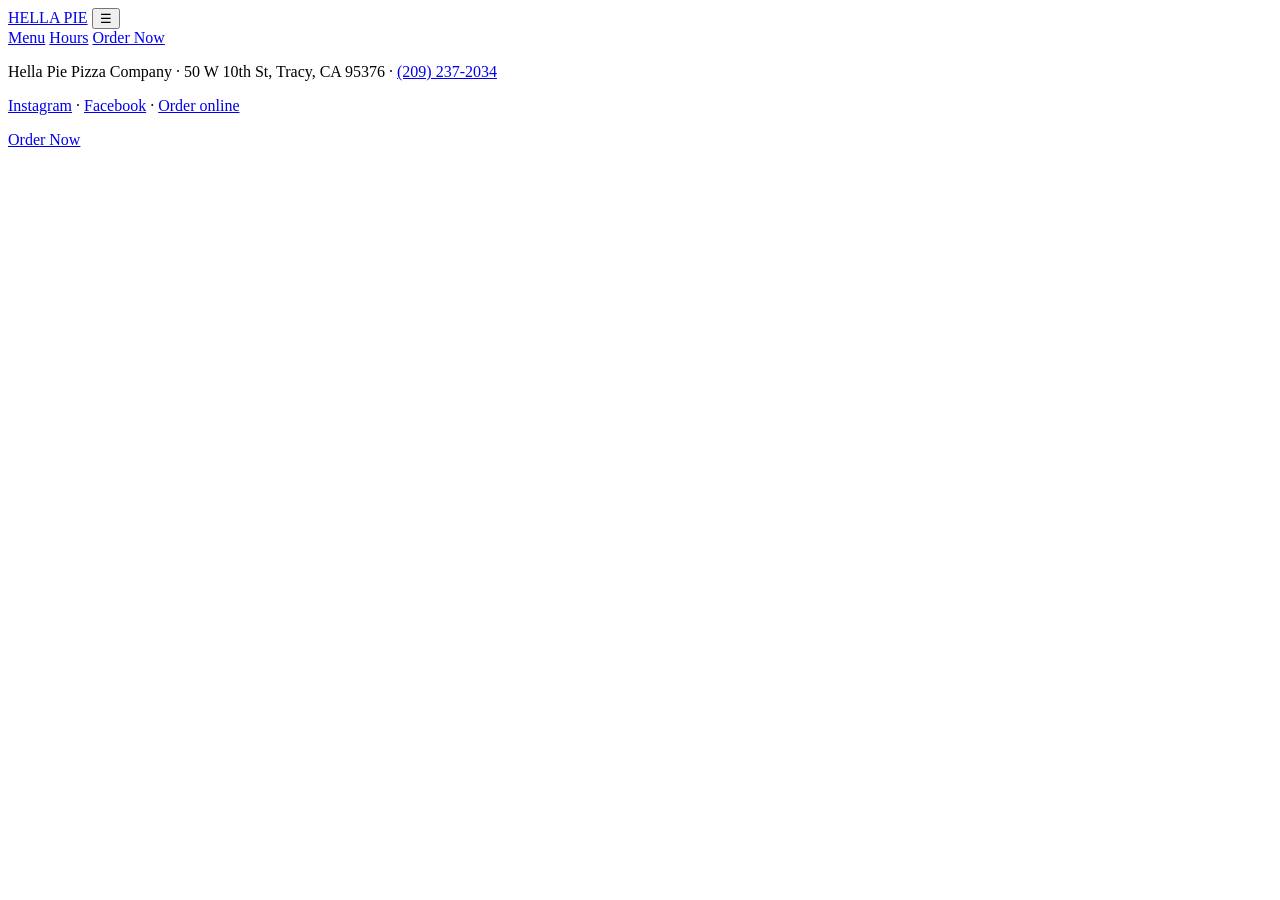
==== menu.html @ a1b3780b "Scaffold pages with SEO head, schema, and web-named images Co-Authored-By: Claude Fable 5 <noreply@a" ====
<!DOCTYPE html>
<html lang="en">
<head>
  <meta charset="UTF-8">
  <meta name="viewport" content="width=device-width, initial-scale=1">
  <title>Menu — Hella Pie Pizza Company | Pizza in Tracy, CA</title>
  <meta name="description" content="The full Hella Pie lineup: specialty wood-fired pies, classics, hand-twisted garlic knots, house dips, and browned-butter chocolate chip cookies. Small and large, priced honestly.">
  <link rel="canonical" href="https://hellapiepizza.com/menu">
  <link rel="preconnect" href="https://fonts.googleapis.com">
  <link rel="preconnect" href="https://fonts.gstatic.com" crossorigin>
  <link href="https://fonts.googleapis.com/css2?family=Bungee&family=Archivo:wght@400;700&family=VT323&display=swap" rel="stylesheet">
  <link rel="stylesheet" href="styles.css">
  <script type="application/ld+json">
  {
    "@context": "https://schema.org",
    "@type": "Restaurant",
    "name": "Hella Pie Pizza Company",
    "servesCuisine": "Pizza",
    "telephone": "+12092372034",
    "url": "https://hellapiepizza.com/",
    "priceRange": "$$",
    "address": {
      "@type": "PostalAddress",
      "streetAddress": "50 W 10th St",
      "addressLocality": "Tracy",
      "addressRegion": "CA",
      "postalCode": "95376",
      "addressCountry": "US"
    },
    "openingHoursSpecification": [
      {"@type": "OpeningHoursSpecification", "dayOfWeek": "Sunday",    "opens": "12:00", "closes": "18:00"},
      {"@type": "OpeningHoursSpecification", "dayOfWeek": "Monday",    "opens": "12:00", "closes": "19:00"},
      {"@type": "OpeningHoursSpecification", "dayOfWeek": ["Wednesday","Thursday"], "opens": "12:00", "closes": "19:00"},
      {"@type": "OpeningHoursSpecification", "dayOfWeek": ["Friday","Saturday"],    "opens": "12:00", "closes": "20:00"}
    ],
    "aggregateRating": {"@type": "AggregateRating", "ratingValue": "4.6", "reviewCount": "351"}
  }
  </script>
</head>
<body>
  <header class="site-header">
    <a class="wordmark" href="index.html">HELLA PIE</a>
    <button class="nav-toggle" aria-expanded="false" aria-label="Open menu">☰</button>
    <nav class="site-nav">
      <a href="menu.html">Menu</a>
      <a href="index.html#find-us">Hours</a>
      <a class="btn-order" href="https://hellapiepizza.com/order">Order Now</a>
    </nav>
  </header>
  <main>
    <!-- sections filled in Task 4 -->
  </main>
  <footer class="site-footer">
    <p>Hella Pie Pizza Company · 50 W 10th St, Tracy, CA 95376 · <a href="tel:+12092372034">(209) 237-2034</a></p>
    <p><a href="https://www.instagram.com/hellapiepizzaco/">Instagram</a> · <a href="https://www.facebook.com/HellaPiePizza/">Facebook</a> · <a href="https://hellapiepizza.com/order">Order online</a></p>
  </footer>
  <div class="sticky-order"><a class="btn-order" href="https://hellapiepizza.com/order">Order Now</a></div>
  <script src="script.js"></script>
</body>
</html>
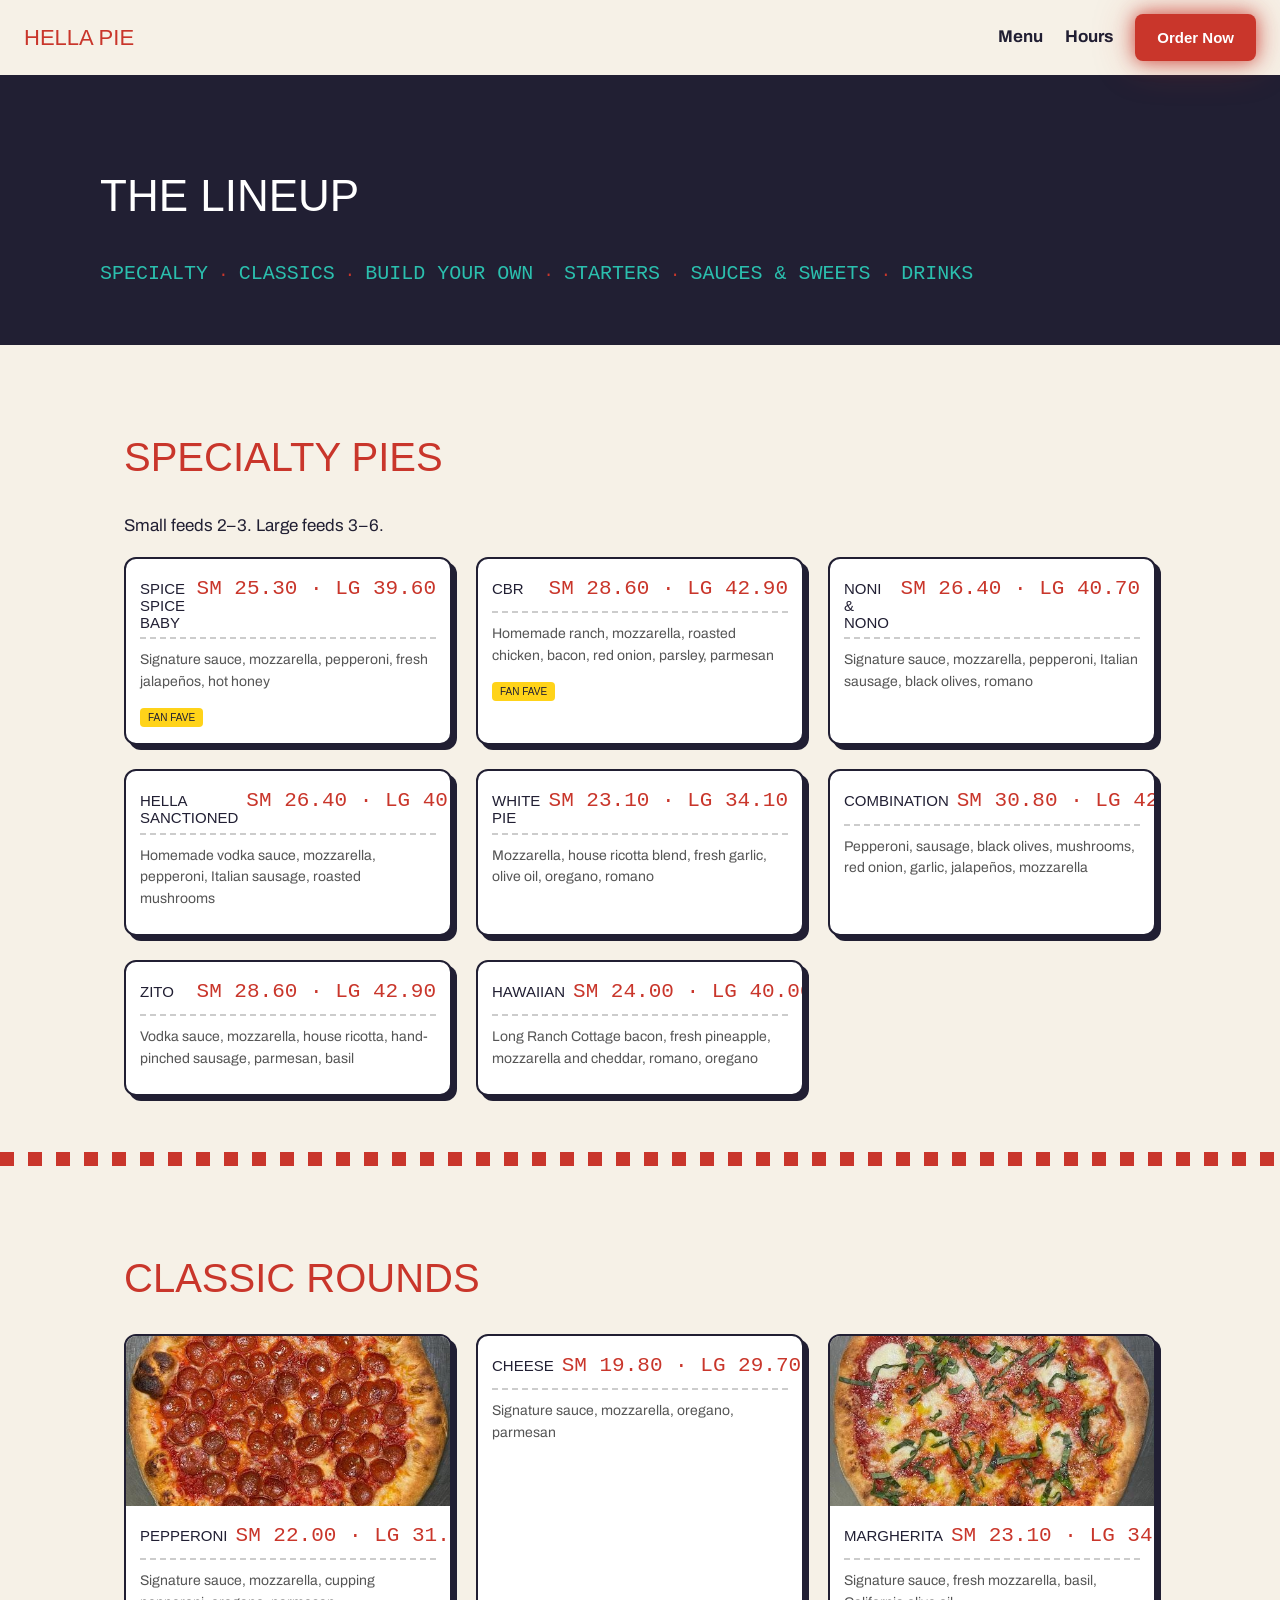
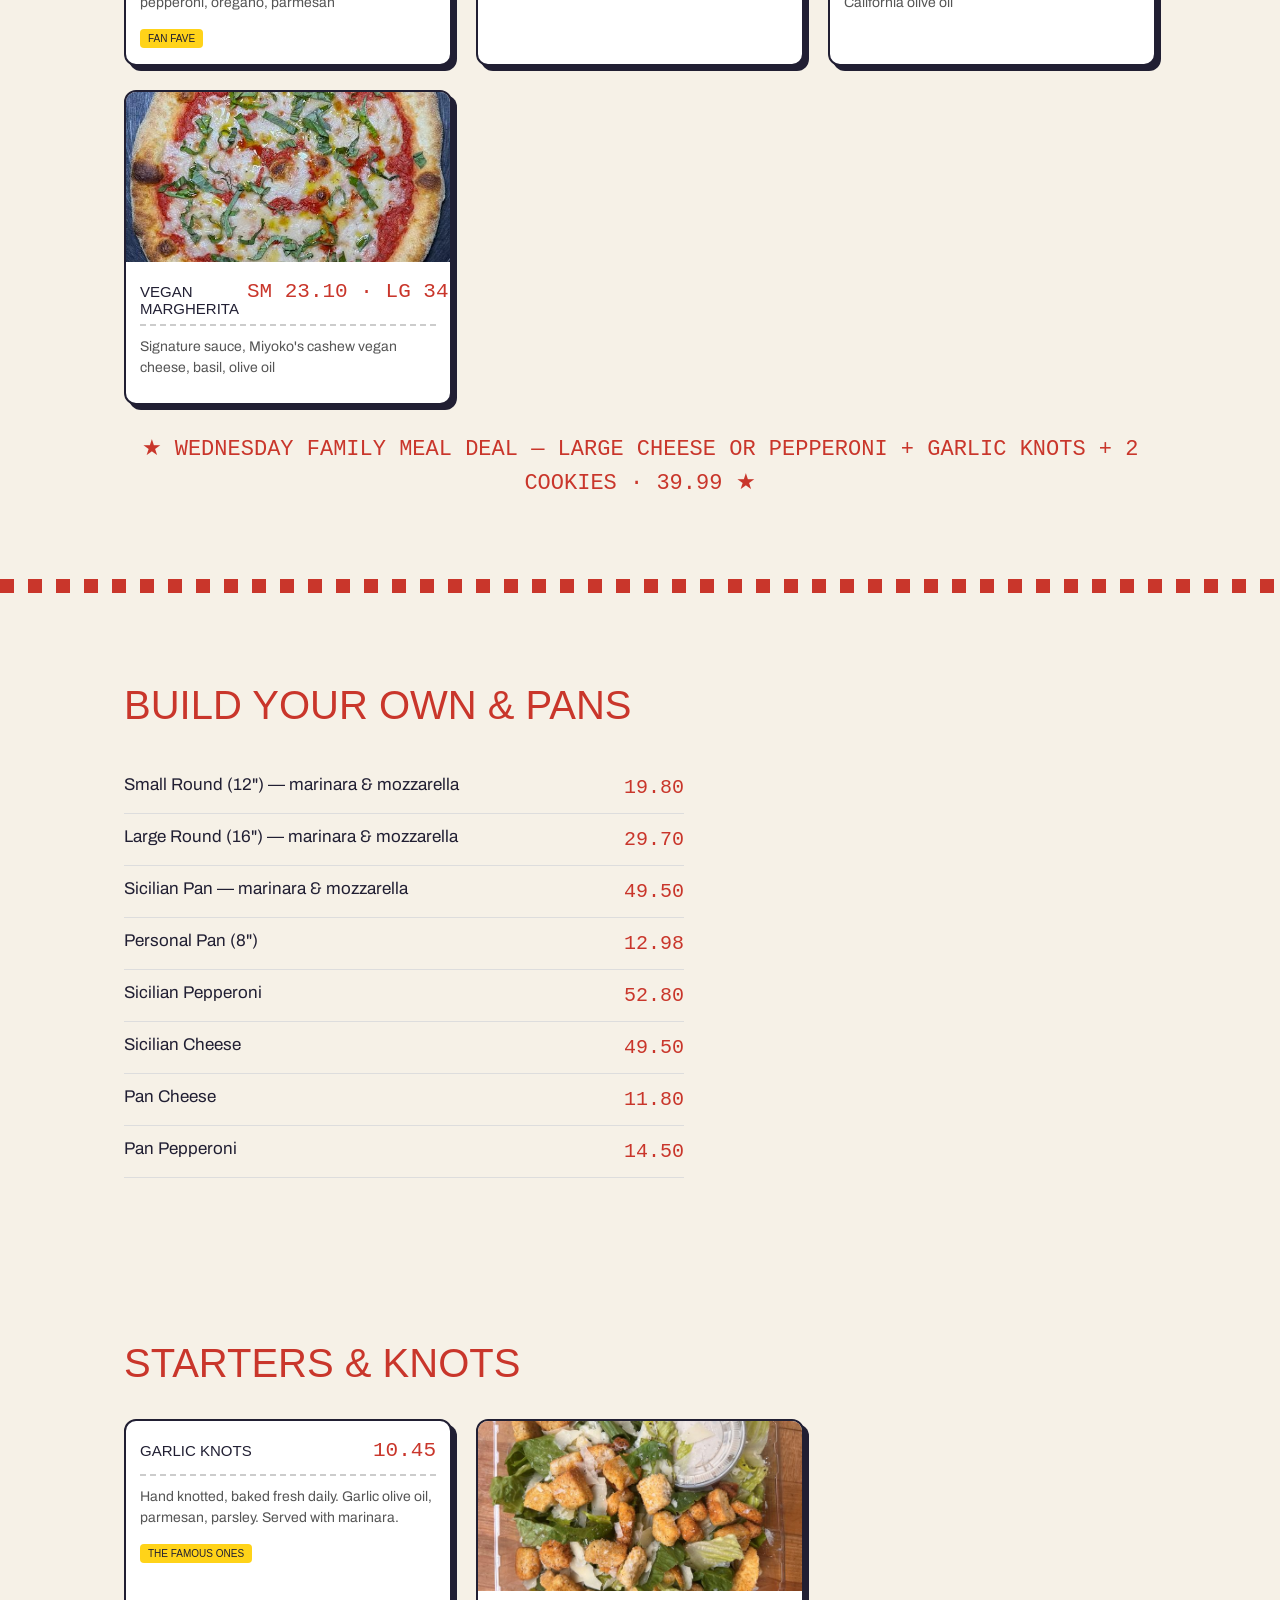
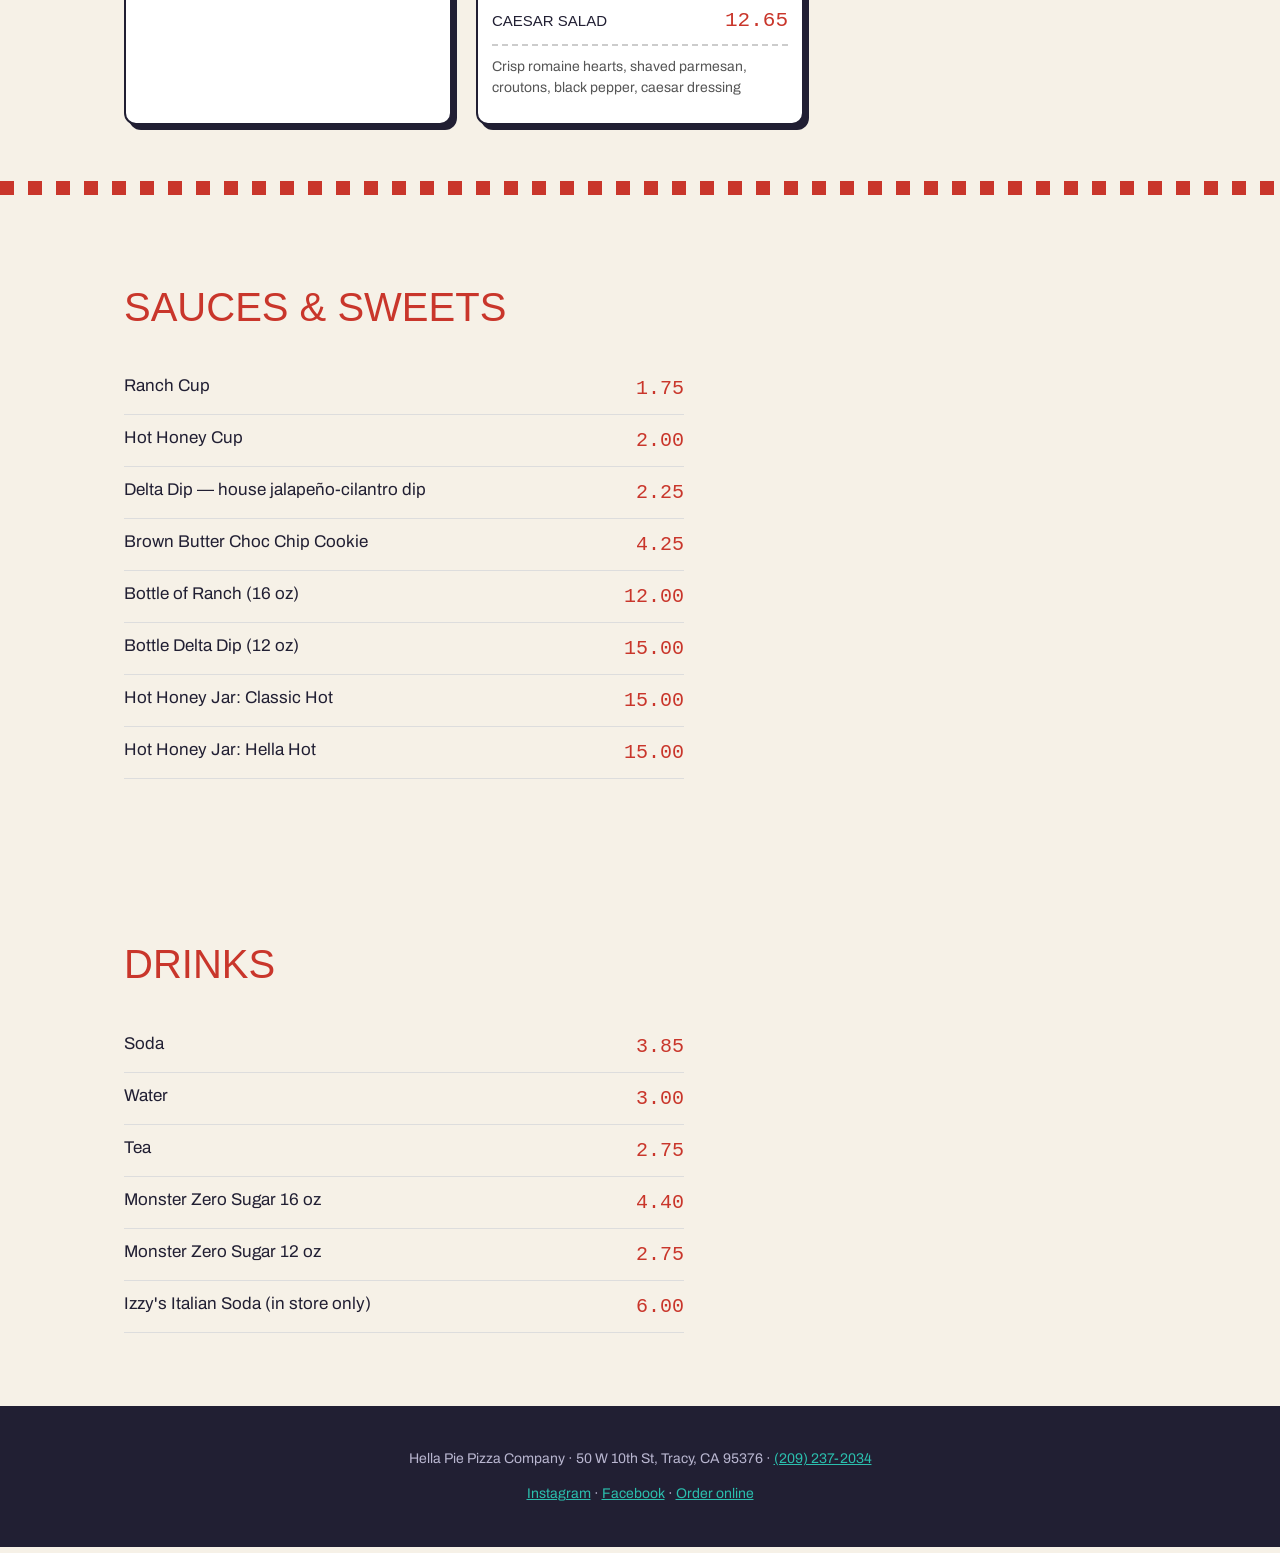
==== commit ef945065: "Build menu page with diner-ticket cards and real prices Co-Authored-By: Claude Fable 5 <noreply@anth" ====
--- a/menu.html
+++ b/menu.html
@@ -48,7 +48,172 @@
     </nav>
   </header>
   <main>
-    <!-- sections filled in Task 4 -->
+    <section class="dark lineup"><div class="inner">
+      <h1>THE LINEUP</h1>
+      <nav class="jump digits">
+        <a href="#pies">SPECIALTY</a> · <a href="#classics">CLASSICS</a> ·
+        <a href="#build">BUILD YOUR OWN</a> · <a href="#starters">STARTERS</a> ·
+        <a href="#sweets">SAUCES &amp; SWEETS</a> · <a href="#drinks">DRINKS</a>
+      </nav>
+    </div></section>
+
+    <section id="pies">
+      <h2>SPECIALTY PIES</h2>
+      <p>Small feeds 2–3. Large feeds 3–6.</p>
+      <div class="ticket-grid">
+        <article class="ticket">
+          <div class="ticket-body">
+            <div class="ticket-top"><h3>SPICE SPICE BABY</h3><span class="digits price">SM 25.30 · LG 39.60</span></div>
+            <p>Signature sauce, mozzarella, pepperoni, fresh jalapeños, hot honey</p>
+            <span class="badge">FAN FAVE</span>
+          </div>
+        </article>
+        <article class="ticket">
+          <div class="ticket-body">
+            <div class="ticket-top"><h3>CBR</h3><span class="digits price">SM 28.60 · LG 42.90</span></div>
+            <p>Homemade ranch, mozzarella, roasted chicken, bacon, red onion, parsley, parmesan</p>
+            <span class="badge">FAN FAVE</span>
+          </div>
+        </article>
+        <article class="ticket">
+          <div class="ticket-body">
+            <div class="ticket-top"><h3>NONI &amp; NONO</h3><span class="digits price">SM 26.40 · LG 40.70</span></div>
+            <p>Signature sauce, mozzarella, pepperoni, Italian sausage, black olives, romano</p>
+          </div>
+        </article>
+        <article class="ticket">
+          <div class="ticket-body">
+            <div class="ticket-top"><h3>HELLA SANCTIONED</h3><span class="digits price">SM 26.40 · LG 40.70</span></div>
+            <p>Homemade vodka sauce, mozzarella, pepperoni, Italian sausage, roasted mushrooms</p>
+          </div>
+        </article>
+        <article class="ticket">
+          <div class="ticket-body">
+            <div class="ticket-top"><h3>WHITE PIE</h3><span class="digits price">SM 23.10 · LG 34.10</span></div>
+            <p>Mozzarella, house ricotta blend, fresh garlic, olive oil, oregano, romano</p>
+          </div>
+        </article>
+        <article class="ticket">
+          <div class="ticket-body">
+            <div class="ticket-top"><h3>COMBINATION</h3><span class="digits price">SM 30.80 · LG 42.90</span></div>
+            <p>Pepperoni, sausage, black olives, mushrooms, red onion, garlic, jalapeños, mozzarella</p>
+          </div>
+        </article>
+        <article class="ticket">
+          <div class="ticket-body">
+            <div class="ticket-top"><h3>ZITO</h3><span class="digits price">SM 28.60 · LG 42.90</span></div>
+            <p>Vodka sauce, mozzarella, house ricotta, hand-pinched sausage, parmesan, basil</p>
+          </div>
+        </article>
+        <article class="ticket">
+          <div class="ticket-body">
+            <div class="ticket-top"><h3>HAWAIIAN</h3><span class="digits price">SM 24.00 · LG 40.00</span></div>
+            <p>Long Ranch Cottage bacon, fresh pineapple, mozzarella and cheddar, romano, oregano</p>
+          </div>
+        </article>
+      </div>
+    </section>
+
+    <hr class="checker">
+
+    <section id="classics">
+      <h2>CLASSIC ROUNDS</h2>
+      <div class="ticket-grid">
+        <article class="ticket">
+          <img src="images/hero-pepperoni.webp" alt="Large pepperoni pizza with cup-and-char pepperoni">
+          <div class="ticket-body">
+            <div class="ticket-top"><h3>PEPPERONI</h3><span class="digits price">SM 22.00 · LG 31.90</span></div>
+            <p>Signature sauce, mozzarella, cupping pepperoni, oregano, parmesan</p>
+            <span class="badge">FAN FAVE</span>
+          </div>
+        </article>
+        <article class="ticket">
+          <div class="ticket-body">
+            <div class="ticket-top"><h3>CHEESE</h3><span class="digits price">SM 19.80 · LG 29.70</span></div>
+            <p>Signature sauce, mozzarella, oregano, parmesan</p>
+          </div>
+        </article>
+        <article class="ticket">
+          <img src="images/margherita.jpg" alt="Margherita pizza with fresh mozzarella and basil">
+          <div class="ticket-body">
+            <div class="ticket-top"><h3>MARGHERITA</h3><span class="digits price">SM 23.10 · LG 34.10</span></div>
+            <p>Signature sauce, fresh mozzarella, basil, California olive oil</p>
+          </div>
+        </article>
+        <article class="ticket">
+          <img src="images/vegan-margherita.jpg" alt="Vegan margherita pizza with cashew cheese and basil">
+          <div class="ticket-body">
+            <div class="ticket-top"><h3>VEGAN MARGHERITA</h3><span class="digits price">SM 23.10 · LG 34.10</span></div>
+            <p>Signature sauce, Miyoko's cashew vegan cheese, basil, olive oil</p>
+          </div>
+        </article>
+      </div>
+      <p class="deal digits">★ WEDNESDAY FAMILY MEAL DEAL — LARGE CHEESE OR PEPPERONI + GARLIC KNOTS + 2 COOKIES · 39.99 ★</p>
+    </section>
+
+    <hr class="checker">
+
+    <section id="build">
+      <h2>BUILD YOUR OWN &amp; PANS</h2>
+      <ul class="rows">
+        <li><span>Small Round (12") — marinara &amp; mozzarella</span><span class="digits">19.80</span></li>
+        <li><span>Large Round (16") — marinara &amp; mozzarella</span><span class="digits">29.70</span></li>
+        <li><span>Sicilian Pan — marinara &amp; mozzarella</span><span class="digits">49.50</span></li>
+        <li><span>Personal Pan (8")</span><span class="digits">12.98</span></li>
+        <li><span>Sicilian Pepperoni</span><span class="digits">52.80</span></li>
+        <li><span>Sicilian Cheese</span><span class="digits">49.50</span></li>
+        <li><span>Pan Cheese</span><span class="digits">11.80</span></li>
+        <li><span>Pan Pepperoni</span><span class="digits">14.50</span></li>
+      </ul>
+    </section>
+
+    <section id="starters">
+      <h2>STARTERS &amp; KNOTS</h2>
+      <div class="ticket-grid">
+        <article class="ticket">
+          <div class="ticket-body">
+            <div class="ticket-top"><h3>GARLIC KNOTS</h3><span class="digits price">10.45</span></div>
+            <p>Hand knotted, baked fresh daily. Garlic olive oil, parmesan, parsley. Served with marinara.</p>
+            <span class="badge">THE FAMOUS ONES</span>
+          </div>
+        </article>
+        <article class="ticket">
+          <img src="images/caesar-salad.jpg" alt="Caesar salad with shaved parmesan and croutons">
+          <div class="ticket-body">
+            <div class="ticket-top"><h3>CAESAR SALAD</h3><span class="digits price">12.65</span></div>
+            <p>Crisp romaine hearts, shaved parmesan, croutons, black pepper, caesar dressing</p>
+          </div>
+        </article>
+      </div>
+    </section>
+
+    <hr class="checker">
+
+    <section id="sweets">
+      <h2>SAUCES &amp; SWEETS</h2>
+      <ul class="rows">
+        <li><span>Ranch Cup</span><span class="digits">1.75</span></li>
+        <li><span>Hot Honey Cup</span><span class="digits">2.00</span></li>
+        <li><span>Delta Dip — house jalapeño-cilantro dip</span><span class="digits">2.25</span></li>
+        <li><span>Brown Butter Choc Chip Cookie</span><span class="digits">4.25</span></li>
+        <li><span>Bottle of Ranch (16 oz)</span><span class="digits">12.00</span></li>
+        <li><span>Bottle Delta Dip (12 oz)</span><span class="digits">15.00</span></li>
+        <li><span>Hot Honey Jar: Classic Hot</span><span class="digits">15.00</span></li>
+        <li><span>Hot Honey Jar: Hella Hot</span><span class="digits">15.00</span></li>
+      </ul>
+    </section>
+
+    <section id="drinks">
+      <h2>DRINKS</h2>
+      <ul class="rows">
+        <li><span>Soda</span><span class="digits">3.85</span></li>
+        <li><span>Water</span><span class="digits">3.00</span></li>
+        <li><span>Tea</span><span class="digits">2.75</span></li>
+        <li><span>Monster Zero Sugar 16 oz</span><span class="digits">4.40</span></li>
+        <li><span>Monster Zero Sugar 12 oz</span><span class="digits">2.75</span></li>
+        <li><span>Izzy's Italian Soda (in store only)</span><span class="digits">6.00</span></li>
+      </ul>
+    </section>
   </main>
   <footer class="site-footer">
     <p>Hella Pie Pizza Company · 50 W 10th St, Tracy, CA 95376 · <a href="tel:+12092372034">(209) 237-2034</a></p>
--- a/styles.css
+++ b/styles.css
@@ -0,0 +1,128 @@
+:root {
+  --cream: #f6f1e7;
+  --brick: #c9362b;
+  --charcoal: #211f33;
+  --teal: #2bbfae;
+  --yellow: #ffd319;
+  --font-display: "Bungee", sans-serif;
+  --font-body: "Archivo", sans-serif;
+  --font-digits: "VT323", monospace;
+}
+
+* { box-sizing: border-box; }
+body {
+  margin: 0;
+  background: var(--cream);
+  color: var(--charcoal);
+  font-family: var(--font-body);
+  font-size: 17px;
+  line-height: 1.55;
+}
+h1, h2, h3 { font-family: var(--font-display); font-weight: 400; line-height: 1.15; }
+h2 { font-size: clamp(26px, 4vw, 40px); color: var(--brick); }
+img { max-width: 100%; display: block; }
+a { color: var(--teal); }
+
+/* Header */
+.site-header {
+  display: flex; align-items: center; justify-content: space-between;
+  padding: 14px 24px; background: var(--cream);
+  border-bottom: 3px solid var(--charcoal);
+  position: sticky; top: 0; z-index: 10;
+}
+.wordmark { font-family: var(--font-display); font-size: 22px; color: var(--brick); text-decoration: none; }
+.site-nav { display: flex; gap: 22px; align-items: center; }
+.site-nav a { color: var(--charcoal); text-decoration: none; font-weight: 700; }
+.nav-toggle { display: none; background: none; border: 0; font-size: 26px; color: var(--charcoal); }
+
+/* Arcade kit — the complete costume */
+.btn-order {
+  font-family: var(--font-display); font-size: 15px;
+  color: #fff !important; background: var(--brick);
+  padding: 12px 22px; border-radius: 8px; text-decoration: none;
+  box-shadow: 0 0 18px rgba(201,54,43,.8), 0 0 40px rgba(201,54,43,.35);
+}
+.open-sign {
+  font-family: var(--font-digits); font-size: 26px;
+  color: var(--teal); text-shadow: 0 0 10px rgba(43,191,174,.9);
+}
+.open-sign.closed { color: var(--brick); text-shadow: 0 0 10px rgba(201,54,43,.9); }
+.digits { font-family: var(--font-digits); color: var(--brick); }
+.checker {
+  height: 14px; border: 0; margin: 0;
+  background: repeating-linear-gradient(90deg, var(--brick) 0 14px, var(--cream) 14px 28px);
+}
+
+/* Sections */
+section { padding: 56px 24px; max-width: 1080px; margin: 0 auto; }
+.dark { background: var(--charcoal); color: #fff; max-width: none; }
+.dark > .inner { max-width: 1080px; margin: 0 auto; }
+.dark h2 { color: var(--yellow); }
+
+/* Footer */
+.site-footer { background: var(--charcoal); color: #b9b6d0; text-align: center; padding: 28px 24px; font-size: 14px; }
+.site-footer a { color: var(--teal); }
+
+/* Sticky mobile order bar (shown via script on menu page) */
+.sticky-order { display: none; }
+
+/* Mobile */
+@media (max-width: 720px) {
+  .nav-toggle { display: block; }
+  .site-nav {
+    display: none; position: absolute; top: 100%; left: 0; right: 0;
+    background: var(--cream); border-bottom: 3px solid var(--charcoal);
+    flex-direction: column; padding: 18px; text-align: center;
+  }
+  .site-nav.open { display: flex; }
+  .sticky-order.on {
+    display: block; position: fixed; bottom: 0; left: 0; right: 0;
+    background: var(--charcoal); padding: 12px; text-align: center; z-index: 20;
+  }
+}
+
+/* Homepage */
+.kicker { font-family: var(--font-digits); font-size: 18px; letter-spacing: 3px; color: var(--teal); }
+.hero h1 { font-size: clamp(30px, 5vw, 52px); color: #fff; margin: 8px 0 14px; }
+.hero-grid, .story-grid, .find-grid { display: grid; grid-template-columns: 1fr 1fr; gap: 40px; align-items: center; }
+.hero-grid img, .story-grid img, .find-grid img { border-radius: 12px; }
+.hits-grid { display: grid; grid-template-columns: repeat(4, 1fr); gap: 18px; }
+.hits-grid img { border-radius: 10px; aspect-ratio: 1; object-fit: cover; }
+.hits-grid figure { margin: 0; }
+.hits-grid figcaption { font-family: var(--font-display); font-size: 13px; margin-top: 8px; text-align: center; }
+.digits.big { font-size: 34px; }
+.quotes { display: grid; grid-template-columns: 1fr 1fr; gap: 24px; }
+blockquote { margin: 0; border-left: 4px solid var(--yellow); padding-left: 16px; font-size: 18px; }
+cite { display: block; margin-top: 8px; font-size: 14px; color: #777; }
+.credit { font-size: 13px; color: #b9b6d0; }
+.hours { border-collapse: collapse; }
+.hours td { padding: 2px 18px 2px 0; font-size: 22px; }
+
+@media (max-width: 720px) {
+  .hero-grid, .story-grid, .find-grid, .quotes { grid-template-columns: 1fr; }
+  .hits-grid { grid-template-columns: 1fr 1fr; }
+  .story-grid img { order: 2; }
+}
+
+/* Menu page */
+.lineup h1 { color: #fff; font-size: clamp(28px, 4vw, 44px); }
+.jump a { color: var(--teal); text-decoration: none; font-size: 20px; }
+.ticket-grid { display: grid; grid-template-columns: repeat(3, 1fr); gap: 24px; }
+.ticket {
+  background: #fff; border: 2px solid var(--charcoal); border-radius: 12px;
+  overflow: hidden; box-shadow: 5px 5px 0 var(--charcoal);
+}
+.ticket img { height: 170px; width: 100%; object-fit: cover; }
+.ticket-body { padding: 14px; }
+.ticket-top { display: flex; justify-content: space-between; align-items: baseline; gap: 8px; }
+.ticket h3 { font-size: 15px; margin: 0; }
+.ticket .price { font-size: 21px; white-space: nowrap; }
+.ticket p { font-size: 14px; color: #555; margin: 6px 0 10px; border-top: 2px dashed #ccc; padding-top: 10px; }
+.badge { font-family: var(--font-display); font-size: 10px; background: var(--yellow); padding: 4px 8px; border-radius: 4px; }
+.deal { font-size: 22px; margin-top: 28px; text-align: center; }
+.rows { list-style: none; padding: 0; max-width: 560px; }
+.rows li { display: flex; justify-content: space-between; gap: 16px; padding: 10px 0; border-bottom: 1px solid #ddd; }
+.rows .digits { font-size: 20px; }
+
+@media (max-width: 900px) { .ticket-grid { grid-template-columns: 1fr 1fr; } }
+@media (max-width: 560px) { .ticket-grid { grid-template-columns: 1fr; } }
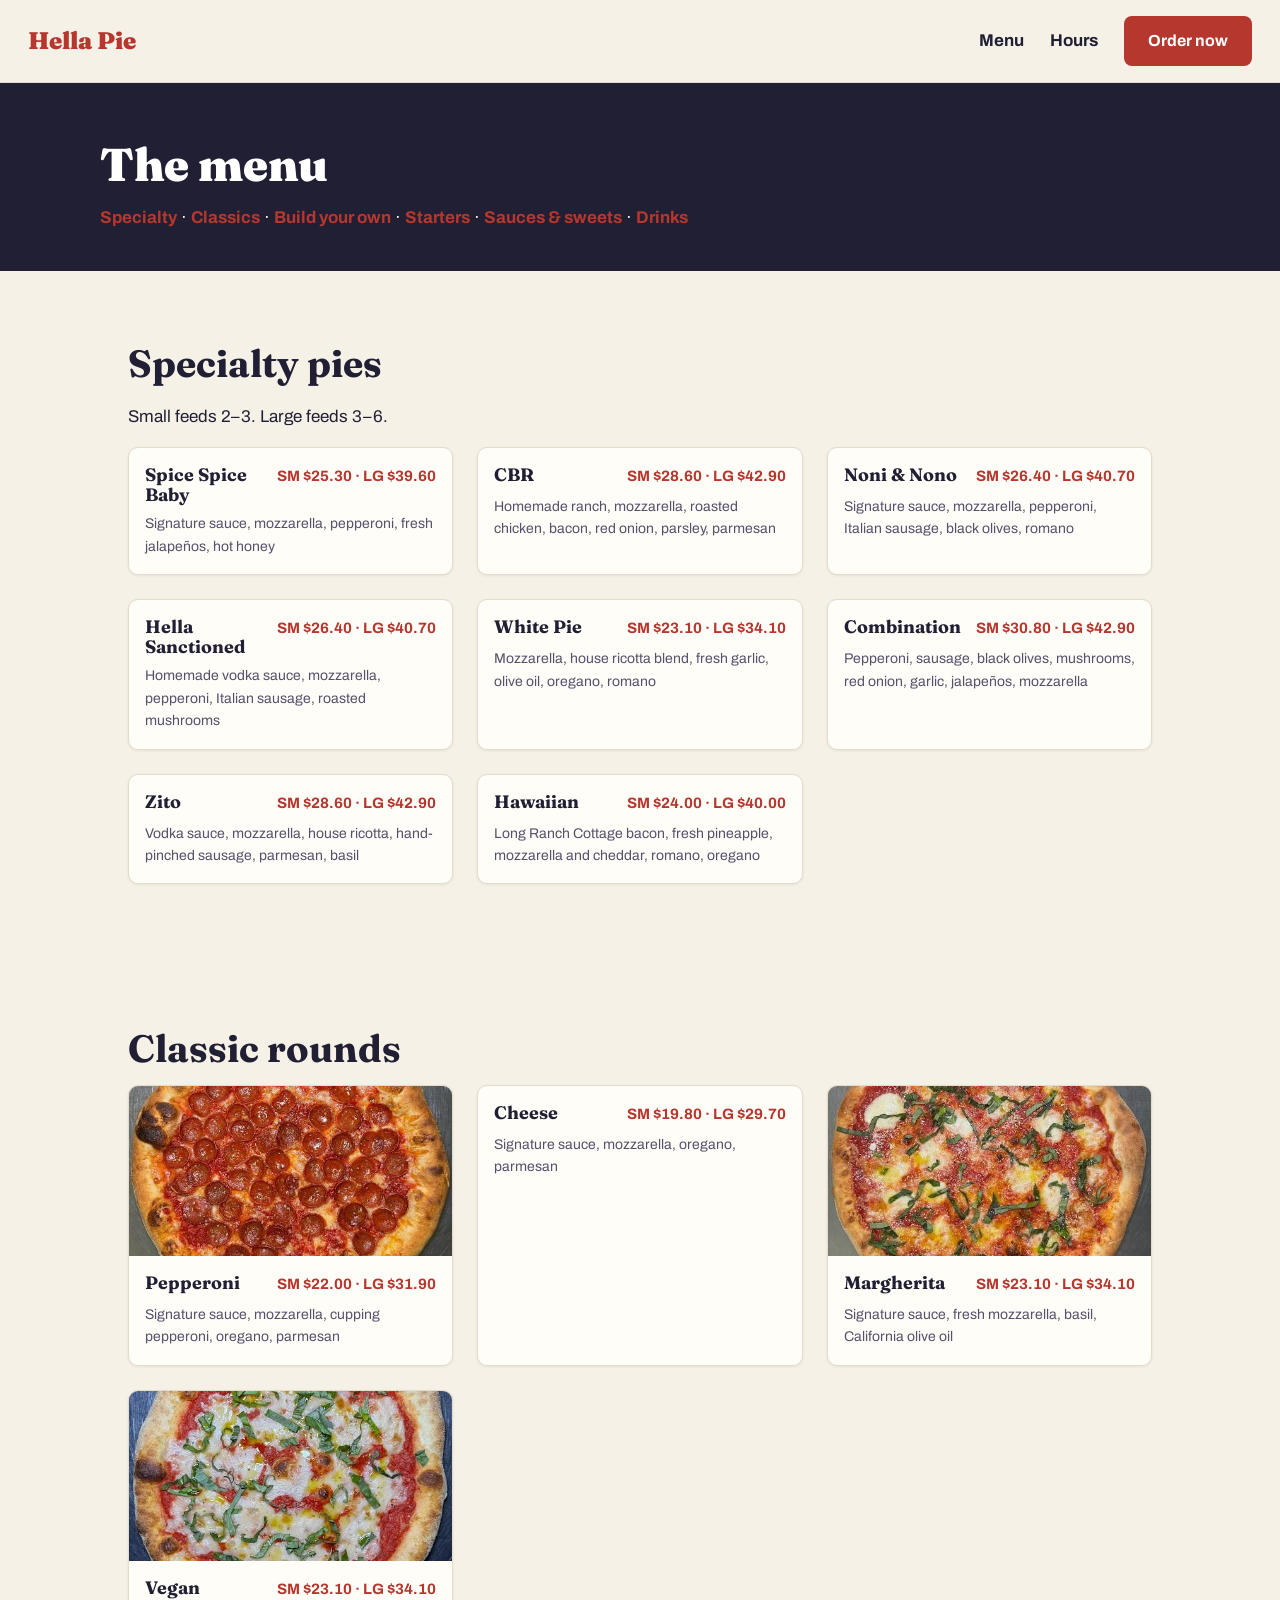
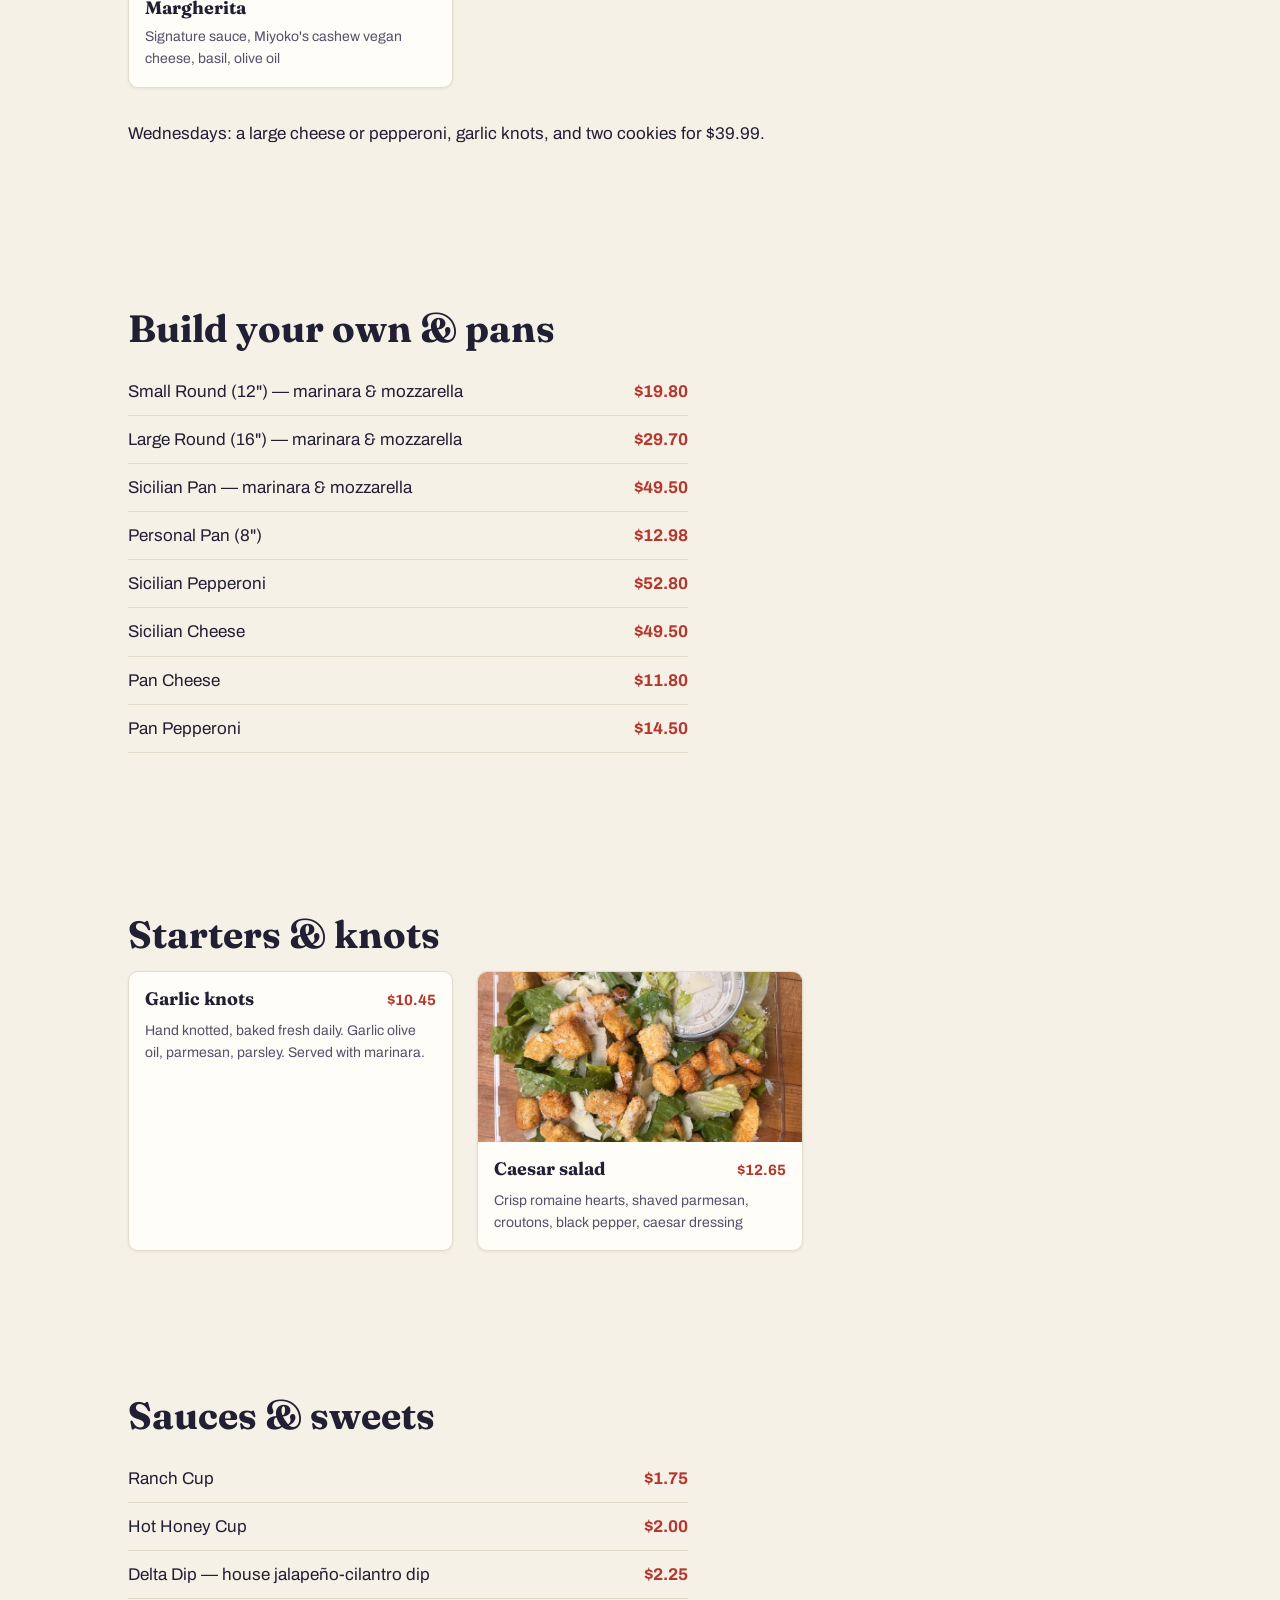
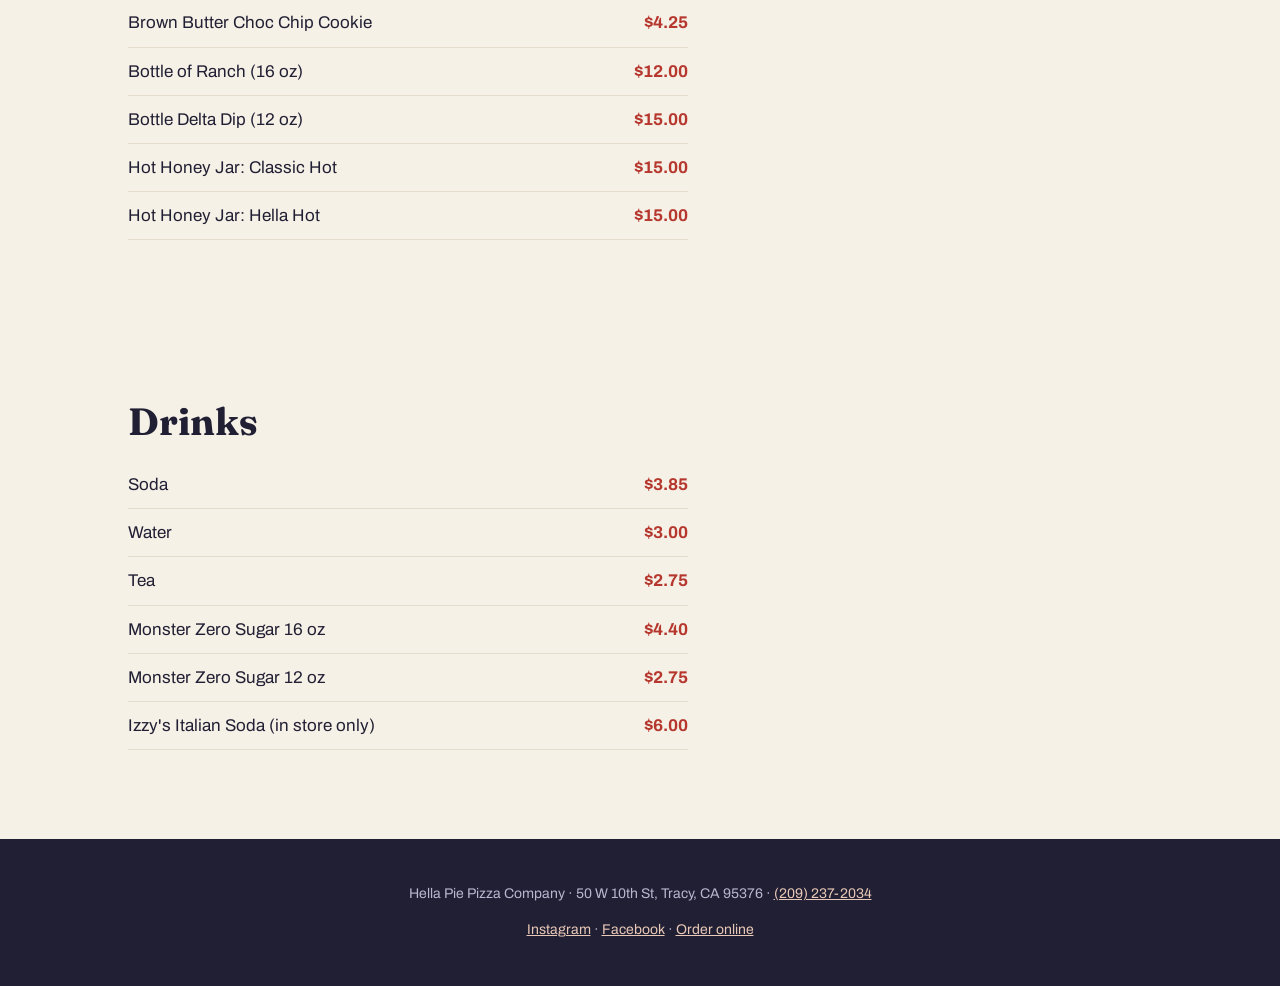
==== commit b47f9ed7: "Restyle to quiet retro: Fraunces, calm copy, no arcade props Co-Authored-By: Claude Fable 5 <noreply" ====
--- a/menu.html
+++ b/menu.html
@@ -8,7 +8,7 @@
   <link rel="canonical" href="https://hellapiepizza.com/menu">
   <link rel="preconnect" href="https://fonts.googleapis.com">
   <link rel="preconnect" href="https://fonts.gstatic.com" crossorigin>
-  <link href="https://fonts.googleapis.com/css2?family=Bungee&family=Archivo:wght@400;700&family=VT323&display=swap" rel="stylesheet">
+  <link href="https://fonts.googleapis.com/css2?family=Fraunces:opsz,wght@9..144,700;9..144,900&family=Archivo:wght@400;700&display=swap" rel="stylesheet">
   <link rel="stylesheet" href="styles.css">
   <script type="application/ld+json">
   {
@@ -39,179 +39,169 @@
 </head>
 <body>
   <header class="site-header">
-    <a class="wordmark" href="index.html">HELLA PIE</a>
+    <a class="wordmark" href="index.html">Hella Pie</a>
     <button class="nav-toggle" aria-expanded="false" aria-label="Open menu">☰</button>
     <nav class="site-nav">
       <a href="menu.html">Menu</a>
       <a href="index.html#find-us">Hours</a>
-      <a class="btn-order" href="https://hellapiepizza.com/order">Order Now</a>
+      <a class="btn-order" href="https://hellapiepizza.com/order">Order now</a>
     </nav>
   </header>
   <main>
     <section class="dark lineup"><div class="inner">
-      <h1>THE LINEUP</h1>
-      <nav class="jump digits">
-        <a href="#pies">SPECIALTY</a> · <a href="#classics">CLASSICS</a> ·
-        <a href="#build">BUILD YOUR OWN</a> · <a href="#starters">STARTERS</a> ·
-        <a href="#sweets">SAUCES &amp; SWEETS</a> · <a href="#drinks">DRINKS</a>
+      <h1>The menu</h1>
+      <nav class="jump">
+        <a href="#pies">Specialty</a> · <a href="#classics">Classics</a> ·
+        <a href="#build">Build your own</a> · <a href="#starters">Starters</a> ·
+        <a href="#sweets">Sauces &amp; sweets</a> · <a href="#drinks">Drinks</a>
       </nav>
     </div></section>
 
     <section id="pies">
-      <h2>SPECIALTY PIES</h2>
+      <h2>Specialty pies</h2>
       <p>Small feeds 2–3. Large feeds 3–6.</p>
       <div class="ticket-grid">
         <article class="ticket">
           <div class="ticket-body">
-            <div class="ticket-top"><h3>SPICE SPICE BABY</h3><span class="digits price">SM 25.30 · LG 39.60</span></div>
+            <div class="ticket-top"><h3>Spice Spice Baby</h3><span class="digits price">SM $25.30 · LG $39.60</span></div>
             <p>Signature sauce, mozzarella, pepperoni, fresh jalapeños, hot honey</p>
-            <span class="badge">FAN FAVE</span>
-          </div>
-        </article>
-        <article class="ticket">
-          <div class="ticket-body">
-            <div class="ticket-top"><h3>CBR</h3><span class="digits price">SM 28.60 · LG 42.90</span></div>
+          </div>
+        </article>
+        <article class="ticket">
+          <div class="ticket-body">
+            <div class="ticket-top"><h3>CBR</h3><span class="digits price">SM $28.60 · LG $42.90</span></div>
             <p>Homemade ranch, mozzarella, roasted chicken, bacon, red onion, parsley, parmesan</p>
-            <span class="badge">FAN FAVE</span>
-          </div>
-        </article>
-        <article class="ticket">
-          <div class="ticket-body">
-            <div class="ticket-top"><h3>NONI &amp; NONO</h3><span class="digits price">SM 26.40 · LG 40.70</span></div>
+          </div>
+        </article>
+        <article class="ticket">
+          <div class="ticket-body">
+            <div class="ticket-top"><h3>Noni &amp; Nono</h3><span class="digits price">SM $26.40 · LG $40.70</span></div>
             <p>Signature sauce, mozzarella, pepperoni, Italian sausage, black olives, romano</p>
           </div>
         </article>
         <article class="ticket">
           <div class="ticket-body">
-            <div class="ticket-top"><h3>HELLA SANCTIONED</h3><span class="digits price">SM 26.40 · LG 40.70</span></div>
+            <div class="ticket-top"><h3>Hella Sanctioned</h3><span class="digits price">SM $26.40 · LG $40.70</span></div>
             <p>Homemade vodka sauce, mozzarella, pepperoni, Italian sausage, roasted mushrooms</p>
           </div>
         </article>
         <article class="ticket">
           <div class="ticket-body">
-            <div class="ticket-top"><h3>WHITE PIE</h3><span class="digits price">SM 23.10 · LG 34.10</span></div>
+            <div class="ticket-top"><h3>White Pie</h3><span class="digits price">SM $23.10 · LG $34.10</span></div>
             <p>Mozzarella, house ricotta blend, fresh garlic, olive oil, oregano, romano</p>
           </div>
         </article>
         <article class="ticket">
           <div class="ticket-body">
-            <div class="ticket-top"><h3>COMBINATION</h3><span class="digits price">SM 30.80 · LG 42.90</span></div>
+            <div class="ticket-top"><h3>Combination</h3><span class="digits price">SM $30.80 · LG $42.90</span></div>
             <p>Pepperoni, sausage, black olives, mushrooms, red onion, garlic, jalapeños, mozzarella</p>
           </div>
         </article>
         <article class="ticket">
           <div class="ticket-body">
-            <div class="ticket-top"><h3>ZITO</h3><span class="digits price">SM 28.60 · LG 42.90</span></div>
+            <div class="ticket-top"><h3>Zito</h3><span class="digits price">SM $28.60 · LG $42.90</span></div>
             <p>Vodka sauce, mozzarella, house ricotta, hand-pinched sausage, parmesan, basil</p>
           </div>
         </article>
         <article class="ticket">
           <div class="ticket-body">
-            <div class="ticket-top"><h3>HAWAIIAN</h3><span class="digits price">SM 24.00 · LG 40.00</span></div>
+            <div class="ticket-top"><h3>Hawaiian</h3><span class="digits price">SM $24.00 · LG $40.00</span></div>
             <p>Long Ranch Cottage bacon, fresh pineapple, mozzarella and cheddar, romano, oregano</p>
           </div>
         </article>
       </div>
     </section>
 
-    <hr class="checker">
-
     <section id="classics">
-      <h2>CLASSIC ROUNDS</h2>
+      <h2>Classic rounds</h2>
       <div class="ticket-grid">
         <article class="ticket">
           <img src="images/hero-pepperoni.webp" alt="Large pepperoni pizza with cup-and-char pepperoni">
           <div class="ticket-body">
-            <div class="ticket-top"><h3>PEPPERONI</h3><span class="digits price">SM 22.00 · LG 31.90</span></div>
+            <div class="ticket-top"><h3>Pepperoni</h3><span class="digits price">SM $22.00 · LG $31.90</span></div>
             <p>Signature sauce, mozzarella, cupping pepperoni, oregano, parmesan</p>
-            <span class="badge">FAN FAVE</span>
-          </div>
-        </article>
-        <article class="ticket">
-          <div class="ticket-body">
-            <div class="ticket-top"><h3>CHEESE</h3><span class="digits price">SM 19.80 · LG 29.70</span></div>
+          </div>
+        </article>
+        <article class="ticket">
+          <div class="ticket-body">
+            <div class="ticket-top"><h3>Cheese</h3><span class="digits price">SM $19.80 · LG $29.70</span></div>
             <p>Signature sauce, mozzarella, oregano, parmesan</p>
           </div>
         </article>
         <article class="ticket">
           <img src="images/margherita.jpg" alt="Margherita pizza with fresh mozzarella and basil">
           <div class="ticket-body">
-            <div class="ticket-top"><h3>MARGHERITA</h3><span class="digits price">SM 23.10 · LG 34.10</span></div>
+            <div class="ticket-top"><h3>Margherita</h3><span class="digits price">SM $23.10 · LG $34.10</span></div>
             <p>Signature sauce, fresh mozzarella, basil, California olive oil</p>
           </div>
         </article>
         <article class="ticket">
           <img src="images/vegan-margherita.jpg" alt="Vegan margherita pizza with cashew cheese and basil">
           <div class="ticket-body">
-            <div class="ticket-top"><h3>VEGAN MARGHERITA</h3><span class="digits price">SM 23.10 · LG 34.10</span></div>
+            <div class="ticket-top"><h3>Vegan Margherita</h3><span class="digits price">SM $23.10 · LG $34.10</span></div>
             <p>Signature sauce, Miyoko's cashew vegan cheese, basil, olive oil</p>
           </div>
         </article>
       </div>
-      <p class="deal digits">★ WEDNESDAY FAMILY MEAL DEAL — LARGE CHEESE OR PEPPERONI + GARLIC KNOTS + 2 COOKIES · 39.99 ★</p>
-    </section>
-
-    <hr class="checker">
+      <p class="deal">Wednesdays: a large cheese or pepperoni, garlic knots, and two cookies for $39.99.</p>
+    </section>
 
     <section id="build">
-      <h2>BUILD YOUR OWN &amp; PANS</h2>
+      <h2>Build your own &amp; pans</h2>
       <ul class="rows">
-        <li><span>Small Round (12") — marinara &amp; mozzarella</span><span class="digits">19.80</span></li>
-        <li><span>Large Round (16") — marinara &amp; mozzarella</span><span class="digits">29.70</span></li>
-        <li><span>Sicilian Pan — marinara &amp; mozzarella</span><span class="digits">49.50</span></li>
-        <li><span>Personal Pan (8")</span><span class="digits">12.98</span></li>
-        <li><span>Sicilian Pepperoni</span><span class="digits">52.80</span></li>
-        <li><span>Sicilian Cheese</span><span class="digits">49.50</span></li>
-        <li><span>Pan Cheese</span><span class="digits">11.80</span></li>
-        <li><span>Pan Pepperoni</span><span class="digits">14.50</span></li>
+        <li><span>Small Round (12") — marinara &amp; mozzarella</span><span class="digits">$19.80</span></li>
+        <li><span>Large Round (16") — marinara &amp; mozzarella</span><span class="digits">$29.70</span></li>
+        <li><span>Sicilian Pan — marinara &amp; mozzarella</span><span class="digits">$49.50</span></li>
+        <li><span>Personal Pan (8")</span><span class="digits">$12.98</span></li>
+        <li><span>Sicilian Pepperoni</span><span class="digits">$52.80</span></li>
+        <li><span>Sicilian Cheese</span><span class="digits">$49.50</span></li>
+        <li><span>Pan Cheese</span><span class="digits">$11.80</span></li>
+        <li><span>Pan Pepperoni</span><span class="digits">$14.50</span></li>
       </ul>
     </section>
 
     <section id="starters">
-      <h2>STARTERS &amp; KNOTS</h2>
+      <h2>Starters &amp; knots</h2>
       <div class="ticket-grid">
         <article class="ticket">
           <div class="ticket-body">
-            <div class="ticket-top"><h3>GARLIC KNOTS</h3><span class="digits price">10.45</span></div>
+            <div class="ticket-top"><h3>Garlic knots</h3><span class="digits price">$10.45</span></div>
             <p>Hand knotted, baked fresh daily. Garlic olive oil, parmesan, parsley. Served with marinara.</p>
-            <span class="badge">THE FAMOUS ONES</span>
           </div>
         </article>
         <article class="ticket">
           <img src="images/caesar-salad.jpg" alt="Caesar salad with shaved parmesan and croutons">
           <div class="ticket-body">
-            <div class="ticket-top"><h3>CAESAR SALAD</h3><span class="digits price">12.65</span></div>
+            <div class="ticket-top"><h3>Caesar salad</h3><span class="digits price">$12.65</span></div>
             <p>Crisp romaine hearts, shaved parmesan, croutons, black pepper, caesar dressing</p>
           </div>
         </article>
       </div>
     </section>
 
-    <hr class="checker">
-
     <section id="sweets">
-      <h2>SAUCES &amp; SWEETS</h2>
+      <h2>Sauces &amp; sweets</h2>
       <ul class="rows">
-        <li><span>Ranch Cup</span><span class="digits">1.75</span></li>
-        <li><span>Hot Honey Cup</span><span class="digits">2.00</span></li>
-        <li><span>Delta Dip — house jalapeño-cilantro dip</span><span class="digits">2.25</span></li>
-        <li><span>Brown Butter Choc Chip Cookie</span><span class="digits">4.25</span></li>
-        <li><span>Bottle of Ranch (16 oz)</span><span class="digits">12.00</span></li>
-        <li><span>Bottle Delta Dip (12 oz)</span><span class="digits">15.00</span></li>
-        <li><span>Hot Honey Jar: Classic Hot</span><span class="digits">15.00</span></li>
-        <li><span>Hot Honey Jar: Hella Hot</span><span class="digits">15.00</span></li>
+        <li><span>Ranch Cup</span><span class="digits">$1.75</span></li>
+        <li><span>Hot Honey Cup</span><span class="digits">$2.00</span></li>
+        <li><span>Delta Dip — house jalapeño-cilantro dip</span><span class="digits">$2.25</span></li>
+        <li><span>Brown Butter Choc Chip Cookie</span><span class="digits">$4.25</span></li>
+        <li><span>Bottle of Ranch (16 oz)</span><span class="digits">$12.00</span></li>
+        <li><span>Bottle Delta Dip (12 oz)</span><span class="digits">$15.00</span></li>
+        <li><span>Hot Honey Jar: Classic Hot</span><span class="digits">$15.00</span></li>
+        <li><span>Hot Honey Jar: Hella Hot</span><span class="digits">$15.00</span></li>
       </ul>
     </section>
 
     <section id="drinks">
-      <h2>DRINKS</h2>
+      <h2>Drinks</h2>
       <ul class="rows">
-        <li><span>Soda</span><span class="digits">3.85</span></li>
-        <li><span>Water</span><span class="digits">3.00</span></li>
-        <li><span>Tea</span><span class="digits">2.75</span></li>
-        <li><span>Monster Zero Sugar 16 oz</span><span class="digits">4.40</span></li>
-        <li><span>Monster Zero Sugar 12 oz</span><span class="digits">2.75</span></li>
-        <li><span>Izzy's Italian Soda (in store only)</span><span class="digits">6.00</span></li>
+        <li><span>Soda</span><span class="digits">$3.85</span></li>
+        <li><span>Water</span><span class="digits">$3.00</span></li>
+        <li><span>Tea</span><span class="digits">$2.75</span></li>
+        <li><span>Monster Zero Sugar 16 oz</span><span class="digits">$4.40</span></li>
+        <li><span>Monster Zero Sugar 12 oz</span><span class="digits">$2.75</span></li>
+        <li><span>Izzy's Italian Soda (in store only)</span><span class="digits">$6.00</span></li>
       </ul>
     </section>
   </main>
@@ -219,7 +209,7 @@
     <p>Hella Pie Pizza Company · 50 W 10th St, Tracy, CA 95376 · <a href="tel:+12092372034">(209) 237-2034</a></p>
     <p><a href="https://www.instagram.com/hellapiepizzaco/">Instagram</a> · <a href="https://www.facebook.com/HellaPiePizza/">Facebook</a> · <a href="https://hellapiepizza.com/order">Order online</a></p>
   </footer>
-  <div class="sticky-order"><a class="btn-order" href="https://hellapiepizza.com/order">Order Now</a></div>
+  <div class="sticky-order"><a class="btn-order" href="https://hellapiepizza.com/order">Order now</a></div>
   <script src="script.js"></script>
 </body>
 </html>
--- a/styles.css
+++ b/styles.css
@@ -1,12 +1,10 @@
 :root {
   --cream: #f6f1e7;
-  --brick: #c9362b;
+  --brick: #b5372e;
   --charcoal: #211f33;
-  --teal: #2bbfae;
-  --yellow: #ffd319;
-  --font-display: "Bungee", sans-serif;
+  --line: #e4dccb;
+  --font-display: "Fraunces", Georgia, serif;
   --font-body: "Archivo", sans-serif;
-  --font-digits: "VT323", monospace;
 }
 
 * { box-sizing: border-box; }
@@ -16,62 +14,79 @@
   color: var(--charcoal);
   font-family: var(--font-body);
   font-size: 17px;
-  line-height: 1.55;
+  line-height: 1.6;
 }
-h1, h2, h3 { font-family: var(--font-display); font-weight: 400; line-height: 1.15; }
-h2 { font-size: clamp(26px, 4vw, 40px); color: var(--brick); }
+h1, h2, h3 { font-family: var(--font-display); font-weight: 700; line-height: 1.12; margin: 0 0 14px; }
+h2 { font-size: clamp(28px, 3.5vw, 38px); }
 img { max-width: 100%; display: block; }
-a { color: var(--teal); }
+a { color: var(--brick); }
 
 /* Header */
 .site-header {
   display: flex; align-items: center; justify-content: space-between;
-  padding: 14px 24px; background: var(--cream);
-  border-bottom: 3px solid var(--charcoal);
+  padding: 16px 28px; background: var(--cream);
+  border-bottom: 1px solid var(--line);
   position: sticky; top: 0; z-index: 10;
 }
-.wordmark { font-family: var(--font-display); font-size: 22px; color: var(--brick); text-decoration: none; }
-.site-nav { display: flex; gap: 22px; align-items: center; }
+.wordmark { font-family: var(--font-display); font-weight: 900; font-size: 24px; color: var(--brick); text-decoration: none; }
+.site-nav { display: flex; gap: 26px; align-items: center; }
 .site-nav a { color: var(--charcoal); text-decoration: none; font-weight: 700; }
-.nav-toggle { display: none; background: none; border: 0; font-size: 26px; color: var(--charcoal); }
+.nav-toggle { display: none; background: none; border: 0; font-size: 26px; color: var(--charcoal); cursor: pointer; }
 
-/* Arcade kit — the complete costume */
+/* Button and status */
 .btn-order {
-  font-family: var(--font-display); font-size: 15px;
+  font-family: var(--font-body); font-weight: 700; font-size: 16px;
   color: #fff !important; background: var(--brick);
-  padding: 12px 22px; border-radius: 8px; text-decoration: none;
-  box-shadow: 0 0 18px rgba(201,54,43,.8), 0 0 40px rgba(201,54,43,.35);
+  padding: 12px 24px; border-radius: 8px; text-decoration: none;
+  display: inline-block;
 }
-.open-sign {
-  font-family: var(--font-digits); font-size: 26px;
-  color: var(--teal); text-shadow: 0 0 10px rgba(43,191,174,.9);
-}
-.open-sign.closed { color: var(--brick); text-shadow: 0 0 10px rgba(201,54,43,.9); }
-.digits { font-family: var(--font-digits); color: var(--brick); }
-.checker {
-  height: 14px; border: 0; margin: 0;
-  background: repeating-linear-gradient(90deg, var(--brick) 0 14px, var(--cream) 14px 28px);
-}
+.btn-order:hover { background: #9e2f27; }
+.open-sign { font-size: 17px; }
+.open-sign::before { content: "● "; color: var(--brick); }
+.open-sign.closed { color: #6c6880; }
 
 /* Sections */
-section { padding: 56px 24px; max-width: 1080px; margin: 0 auto; }
+section { padding: 72px 28px; max-width: 1080px; margin: 0 auto; }
 .dark { background: var(--charcoal); color: #fff; max-width: none; }
 .dark > .inner { max-width: 1080px; margin: 0 auto; }
-.dark h2 { color: var(--yellow); }
+.dark h2 { color: var(--cream); }
+.dark a { color: #e9c9b8; }
 
 /* Footer */
-.site-footer { background: var(--charcoal); color: #b9b6d0; text-align: center; padding: 28px 24px; font-size: 14px; }
-.site-footer a { color: var(--teal); }
+.site-footer { background: var(--charcoal); color: #b9b6d0; text-align: center; padding: 30px 24px; font-size: 14px; }
+.site-footer a { color: #e9c9b8; }
 
 /* Sticky mobile order bar (shown via script on menu page) */
 .sticky-order { display: none; }
 
-/* Mobile */
+/* Homepage */
+.kicker {
+  font-size: 13px; letter-spacing: 2.5px; text-transform: uppercase;
+  color: var(--brick); font-weight: 700; margin-bottom: 6px;
+}
+.hero { padding-top: 84px; padding-bottom: 84px; }
+.hero h1 { font-size: clamp(36px, 5vw, 58px); font-weight: 900; }
+.hero-grid, .story-grid, .find-grid { display: grid; grid-template-columns: 1fr 1fr; gap: 48px; align-items: center; }
+.hero-grid img, .story-grid img, .find-grid img { border-radius: 12px; }
+.hero .open-sign { margin-top: 18px; }
+.hits-grid { display: grid; grid-template-columns: repeat(4, 1fr); gap: 20px; }
+.hits-grid img { border-radius: 10px; aspect-ratio: 1; object-fit: cover; }
+.hits-grid figure { margin: 0; }
+.hits-grid figcaption { font-family: var(--font-display); font-weight: 700; font-size: 15px; margin-top: 10px; text-align: center; }
+.rating-line { font-size: 19px; margin-bottom: 28px; }
+.quotes { display: grid; grid-template-columns: 1fr 1fr; gap: 28px; }
+blockquote { margin: 0; border-left: 3px solid var(--brick); padding-left: 18px; font-size: 18px; }
+cite { display: block; margin-top: 8px; font-size: 14px; color: #6c6880; font-style: normal; }
+.credit { font-size: 13px; color: #6c6880; }
+.hours { border-collapse: collapse; margin: 10px 0; }
+.hours td { padding: 3px 20px 3px 0; }
+.dark .credit { color: #b9b6d0; }
+
 @media (max-width: 720px) {
   .nav-toggle { display: block; }
   .site-nav {
     display: none; position: absolute; top: 100%; left: 0; right: 0;
-    background: var(--cream); border-bottom: 3px solid var(--charcoal);
+    background: var(--cream); border-bottom: 1px solid var(--line);
     flex-direction: column; padding: 18px; text-align: center;
   }
   .site-nav.open { display: flex; }
@@ -79,50 +94,31 @@
     display: block; position: fixed; bottom: 0; left: 0; right: 0;
     background: var(--charcoal); padding: 12px; text-align: center; z-index: 20;
   }
-}
-
-/* Homepage */
-.kicker { font-family: var(--font-digits); font-size: 18px; letter-spacing: 3px; color: var(--teal); }
-.hero h1 { font-size: clamp(30px, 5vw, 52px); color: #fff; margin: 8px 0 14px; }
-.hero-grid, .story-grid, .find-grid { display: grid; grid-template-columns: 1fr 1fr; gap: 40px; align-items: center; }
-.hero-grid img, .story-grid img, .find-grid img { border-radius: 12px; }
-.hits-grid { display: grid; grid-template-columns: repeat(4, 1fr); gap: 18px; }
-.hits-grid img { border-radius: 10px; aspect-ratio: 1; object-fit: cover; }
-.hits-grid figure { margin: 0; }
-.hits-grid figcaption { font-family: var(--font-display); font-size: 13px; margin-top: 8px; text-align: center; }
-.digits.big { font-size: 34px; }
-.quotes { display: grid; grid-template-columns: 1fr 1fr; gap: 24px; }
-blockquote { margin: 0; border-left: 4px solid var(--yellow); padding-left: 16px; font-size: 18px; }
-cite { display: block; margin-top: 8px; font-size: 14px; color: #777; }
-.credit { font-size: 13px; color: #b9b6d0; }
-.hours { border-collapse: collapse; }
-.hours td { padding: 2px 18px 2px 0; font-size: 22px; }
-
-@media (max-width: 720px) {
+  .hero { padding-top: 48px; padding-bottom: 48px; }
   .hero-grid, .story-grid, .find-grid, .quotes { grid-template-columns: 1fr; }
   .hits-grid { grid-template-columns: 1fr 1fr; }
   .story-grid img { order: 2; }
 }
 
 /* Menu page */
-.lineup h1 { color: #fff; font-size: clamp(28px, 4vw, 44px); }
-.jump a { color: var(--teal); text-decoration: none; font-size: 20px; }
+.lineup { padding-top: 56px; padding-bottom: 40px; }
+.lineup h1 { font-size: clamp(32px, 4vw, 46px); font-weight: 900; }
+.jump a { color: var(--brick); text-decoration: none; font-weight: 700; }
 .ticket-grid { display: grid; grid-template-columns: repeat(3, 1fr); gap: 24px; }
 .ticket {
-  background: #fff; border: 2px solid var(--charcoal); border-radius: 12px;
-  overflow: hidden; box-shadow: 5px 5px 0 var(--charcoal);
+  background: #fffdf8; border: 1px solid var(--line); border-radius: 10px;
+  overflow: hidden; box-shadow: 0 1px 3px rgba(33, 31, 51, .08);
 }
 .ticket img { height: 170px; width: 100%; object-fit: cover; }
-.ticket-body { padding: 14px; }
-.ticket-top { display: flex; justify-content: space-between; align-items: baseline; gap: 8px; }
-.ticket h3 { font-size: 15px; margin: 0; }
-.ticket .price { font-size: 21px; white-space: nowrap; }
-.ticket p { font-size: 14px; color: #555; margin: 6px 0 10px; border-top: 2px dashed #ccc; padding-top: 10px; }
-.badge { font-family: var(--font-display); font-size: 10px; background: var(--yellow); padding: 4px 8px; border-radius: 4px; }
-.deal { font-size: 22px; margin-top: 28px; text-align: center; }
+.ticket-body { padding: 16px; }
+.ticket-top { display: flex; justify-content: space-between; align-items: baseline; gap: 10px; }
+.ticket h3 { font-size: 18px; margin: 0; }
+.ticket .price { font-weight: 700; color: var(--brick); white-space: nowrap; font-size: 15px; }
+.ticket p { font-size: 14px; color: #55516b; margin: 8px 0 0; }
+.deal { margin-top: 32px; font-size: 17px; }
 .rows { list-style: none; padding: 0; max-width: 560px; }
-.rows li { display: flex; justify-content: space-between; gap: 16px; padding: 10px 0; border-bottom: 1px solid #ddd; }
-.rows .digits { font-size: 20px; }
+.rows li { display: flex; justify-content: space-between; gap: 16px; padding: 10px 0; border-bottom: 1px solid var(--line); }
+.rows .digits { font-weight: 700; color: var(--brick); white-space: nowrap; }
 
 @media (max-width: 900px) { .ticket-grid { grid-template-columns: 1fr 1fr; } }
 @media (max-width: 560px) { .ticket-grid { grid-template-columns: 1fr; } }
